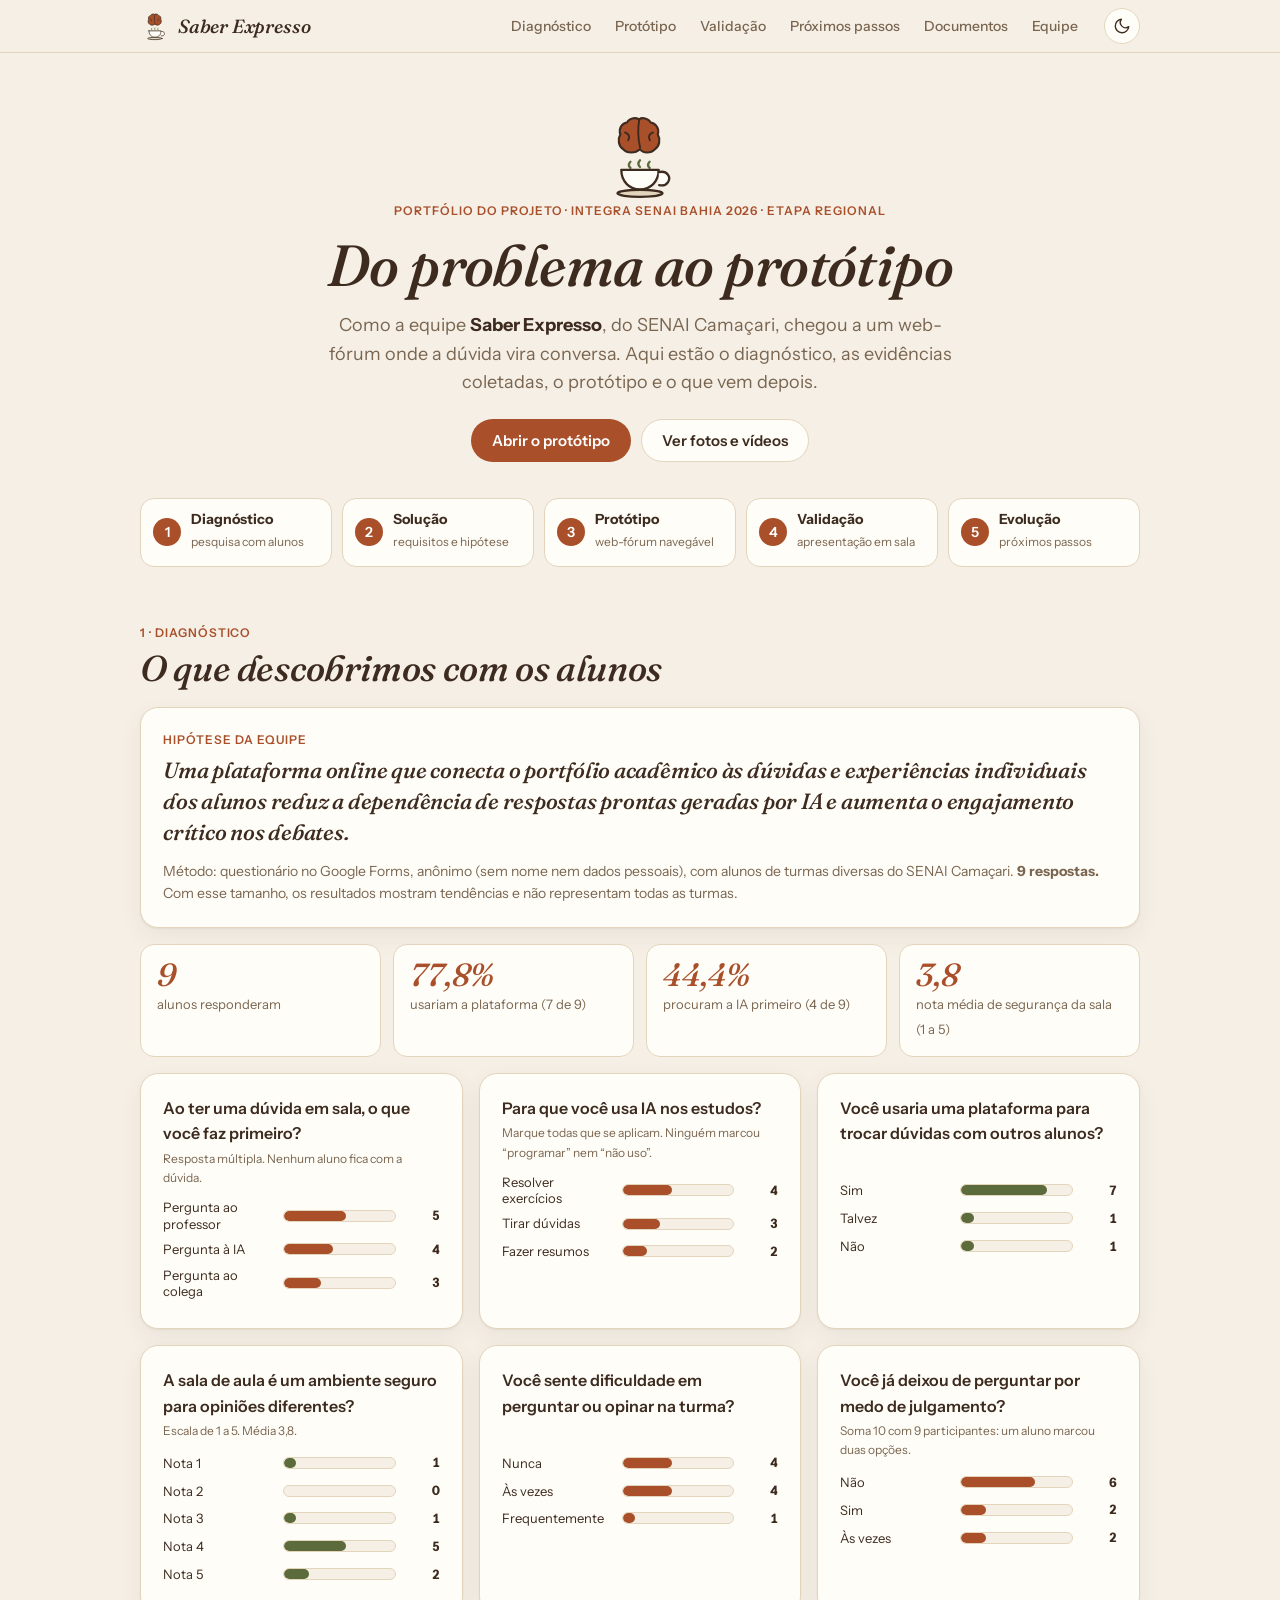
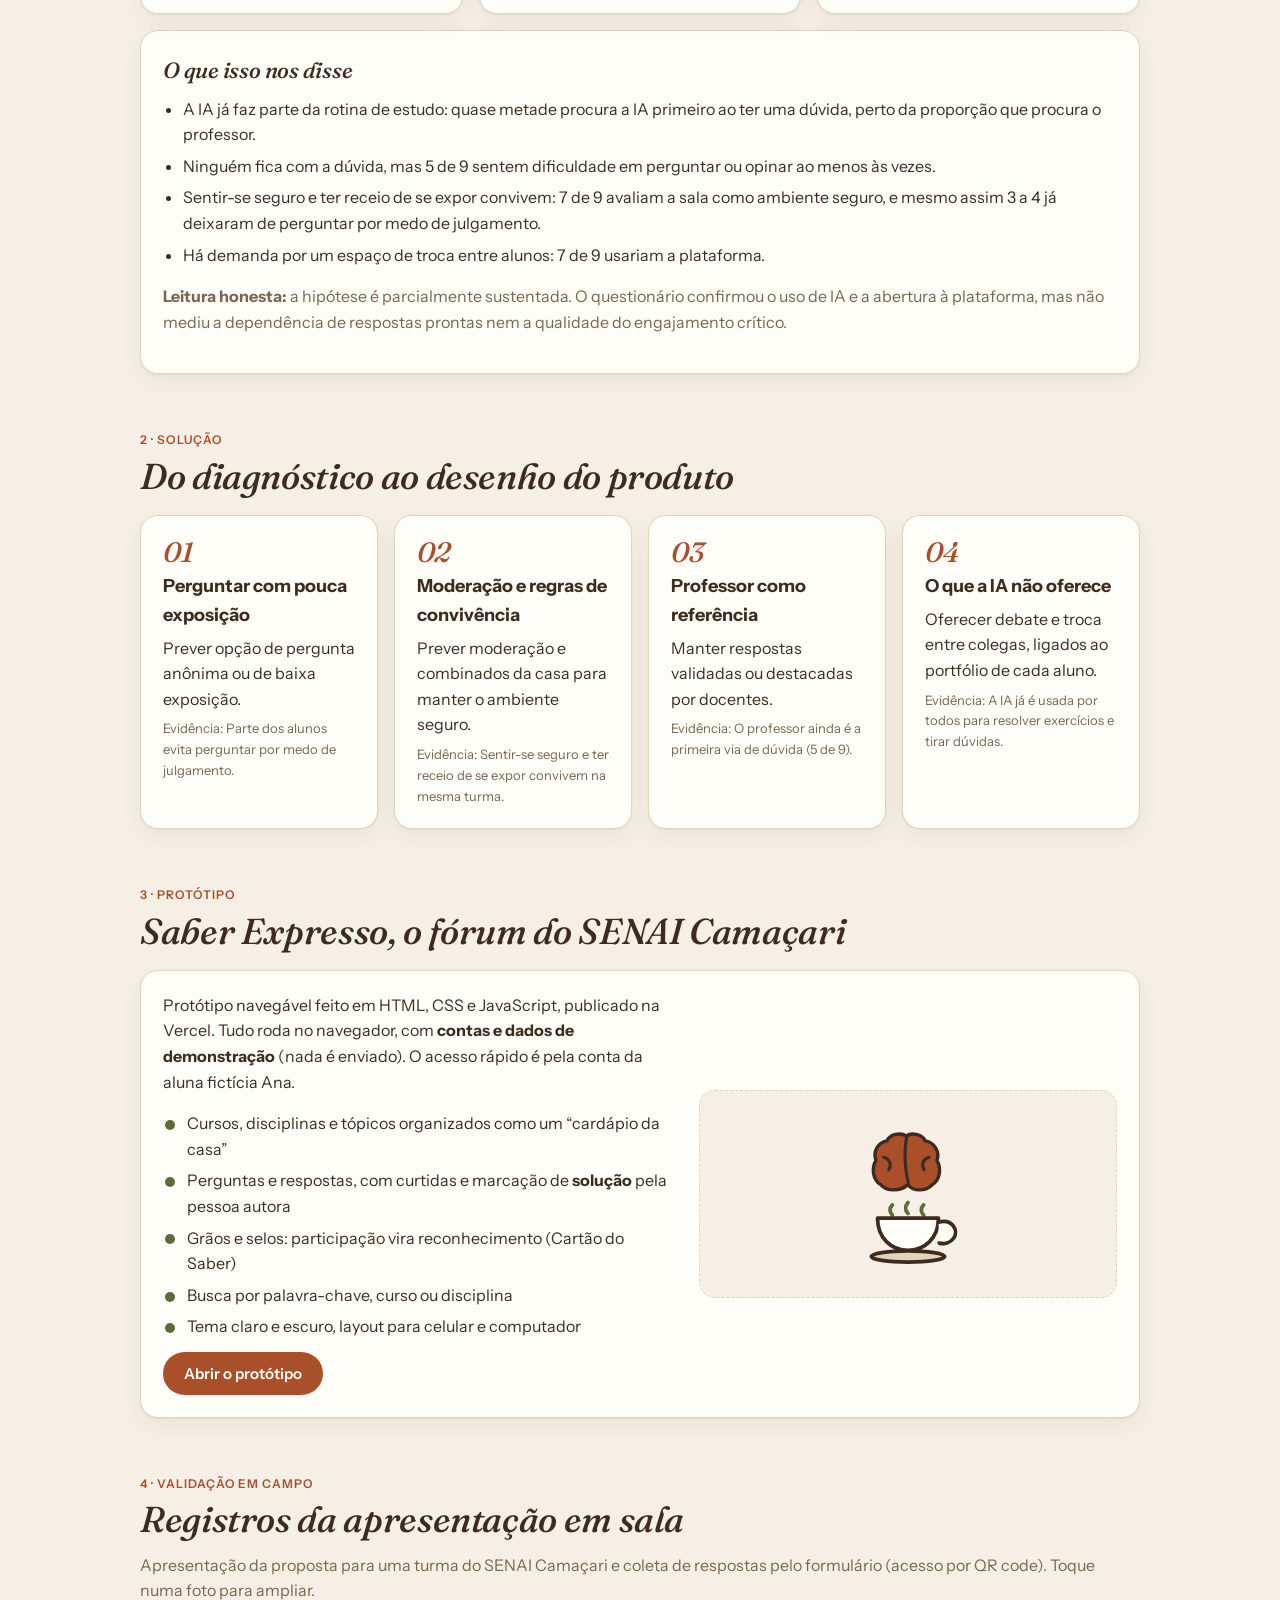
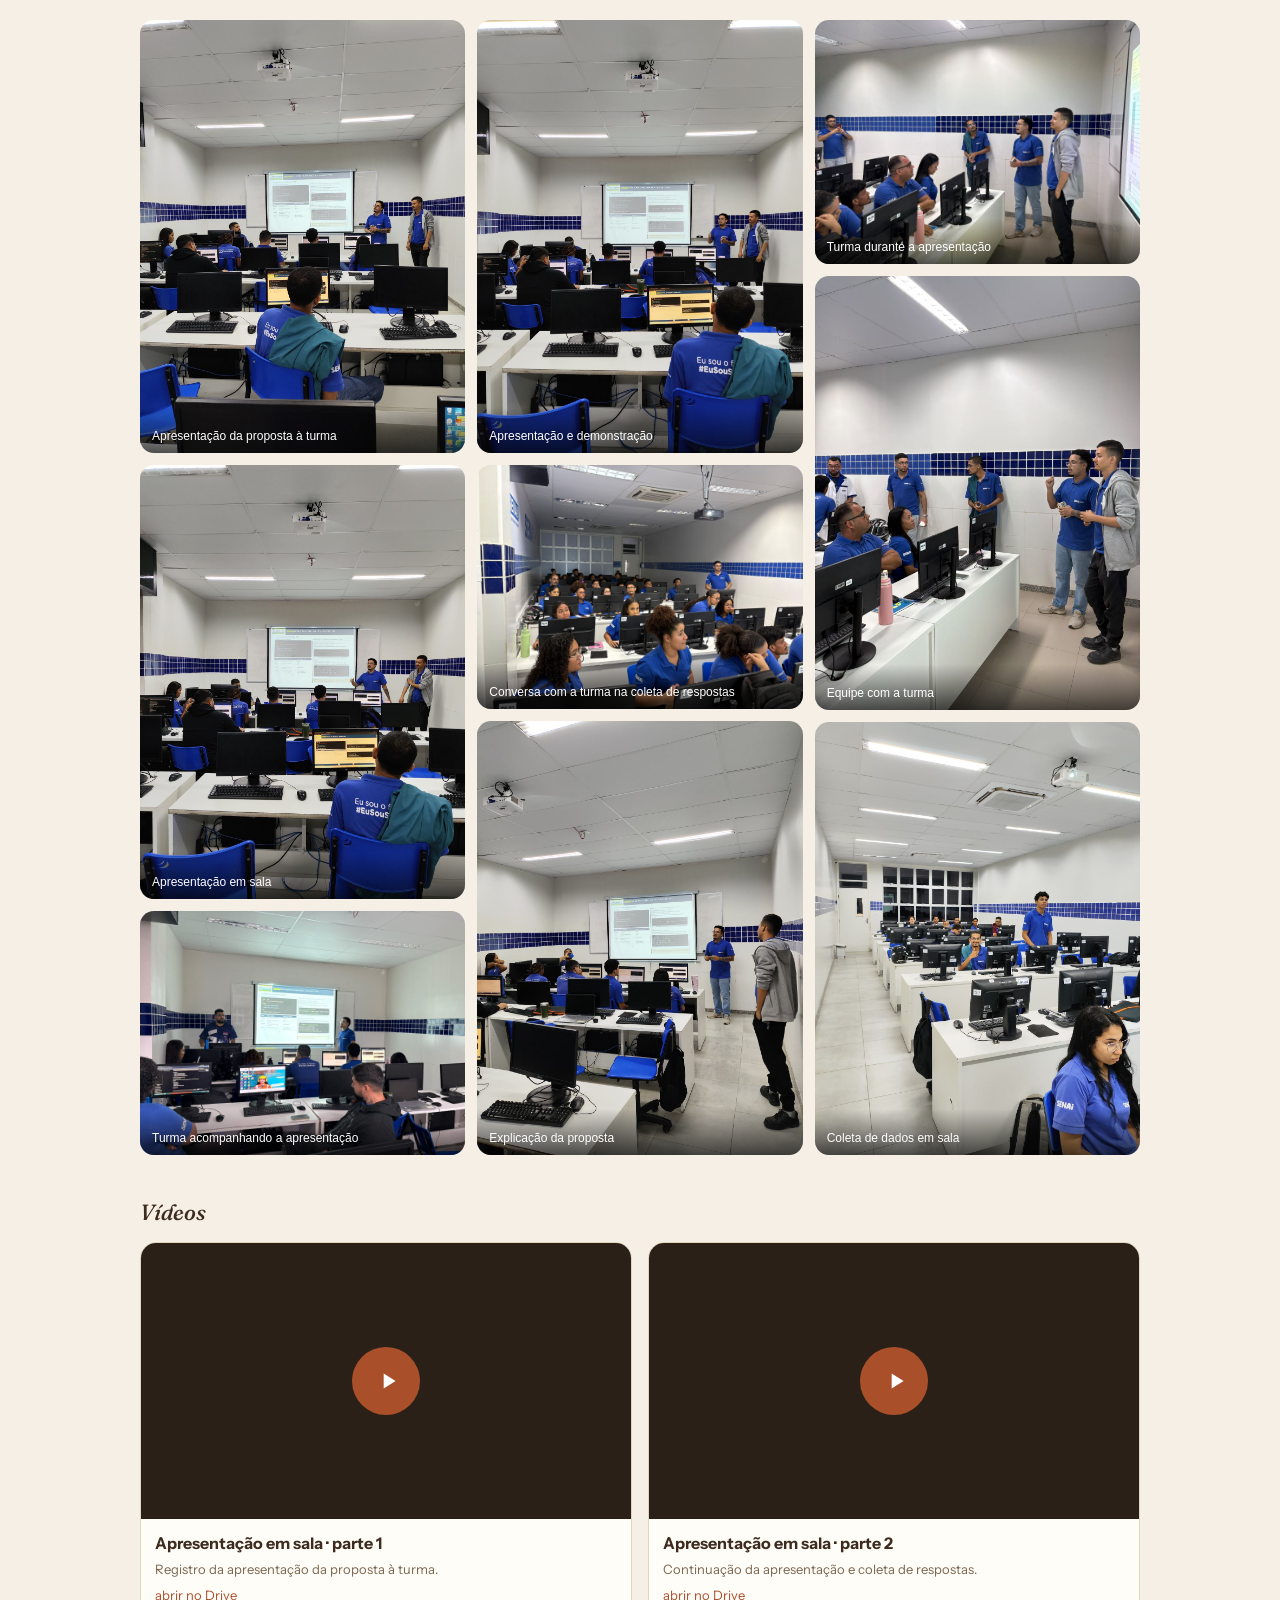
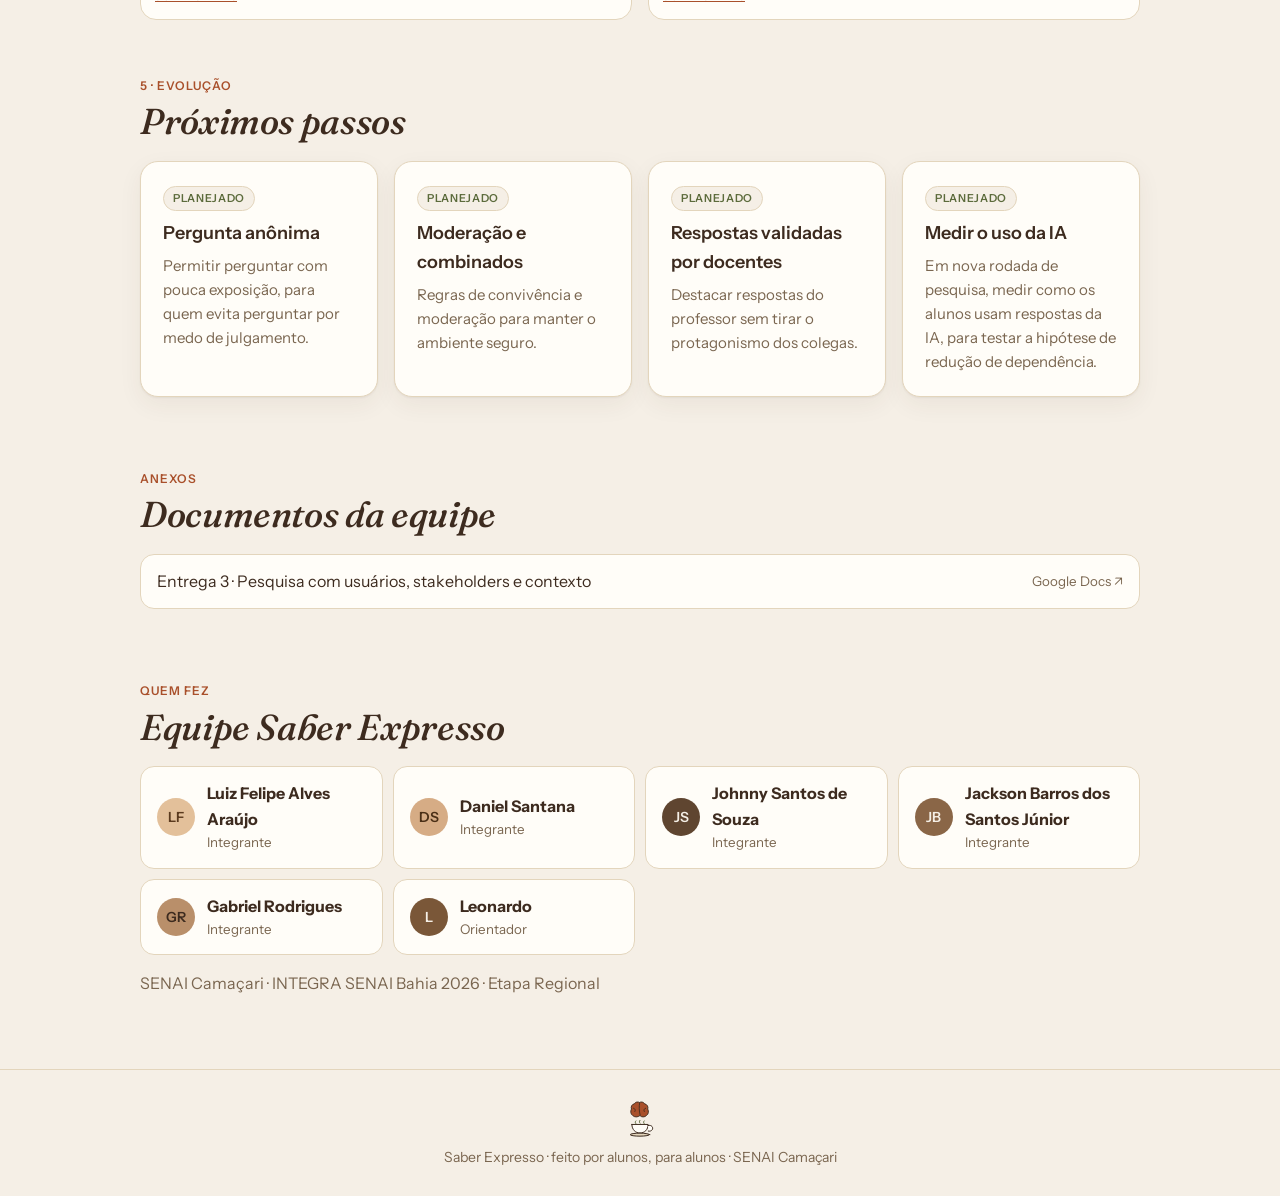
==== portfolio.html @ 1b6e93b1 "uploud da pasta" ====
<!DOCTYPE html>
<html lang="pt-BR">
<head>
<meta charset="utf-8">
<meta name="viewport" content="width=device-width,initial-scale=1">
<meta name="robots" content="noindex,nofollow">
<title>Saber Expresso · Portfólio do projeto · INTEGRA SENAI Bahia 2026</title>
<meta name="description" content="Portfólio do projeto Saber Expresso: do diagnóstico ao protótipo, com evidências, fotos e vídeos. SENAI Camaçari, INTEGRA SENAI Bahia 2026.">
<link rel="preconnect" href="https://fonts.googleapis.com">
<link rel="preconnect" href="https://fonts.gstatic.com" crossorigin>
<link href="https://fonts.googleapis.com/css2?family=Fraunces:ital,opsz,wght@1,9..144,500;1,9..144,600&family=Instrument+Sans:wght@400;500;600&display=swap" rel="stylesheet">
<link rel="stylesheet" href="assets/css/portfolio.css">
<script>try{if(localStorage.getItem('se-theme')==='dark')document.documentElement.classList.add('dark');}catch(_){}</script>
</head>
<body>
<a class="skip" href="#conteudo">Ir para o conteúdo</a>

<header class="top" id="top">
  <div class="top-in">
    <a class="brand" href="#inicio" aria-label="Saber Expresso, início"><span id="brand-logo"></span><b class="serif">Saber Expresso</b></a>
    <nav class="links" aria-label="Seções">
      <a href="#diagnostico">Diagnóstico</a>
      <a href="#prototipo">Protótipo</a>
      <a href="#validacao">Validação</a>
      <a href="#proximos">Próximos passos</a>
      <a href="#documentos">Documentos</a>
      <a href="#equipe">Equipe</a>
    </nav>
    <button class="icon-btn" id="theme" aria-label="Alternar tema claro e escuro" type="button">
      <svg viewBox="0 0 24 24" width="18" height="18" fill="none" stroke="currentColor" stroke-width="1.8" stroke-linecap="round" stroke-linejoin="round" aria-hidden="true"><path d="M21 12.8A9 9 0 1 1 11.2 3a7 7 0 0 0 9.8 9.8z"/></svg>
    </button>
  </div>
</header>

<main id="conteudo">

<section class="hero" id="inicio">
  <div class="wrap hero-in">
    <div id="hero-logo"></div>
    <p class="eyebrow">Portfólio do projeto · INTEGRA SENAI Bahia 2026 · Etapa Regional</p>
    <h1 class="serif">Do problema ao protótipo</h1>
    <p class="lead">Como a equipe <b>Saber Expresso</b>, do SENAI Camaçari, chegou a um web-fórum onde a dúvida vira conversa. Aqui estão o diagnóstico, as evidências coletadas, o protótipo e o que vem depois.</p>
    <div class="cta">
      <a class="btn btn-primary" href="./">Abrir o protótipo</a>
      <a class="btn btn-ghost" href="#validacao">Ver fotos e vídeos</a>
    </div>
  </div>
</section>

<section class="wrap" id="trilha" aria-label="Trilha do projeto">
  <ol class="trail">
    <li><span>1</span><div><b>Diagnóstico</b><small>pesquisa com alunos</small></div></li>
    <li><span>2</span><div><b>Solução</b><small>requisitos e hipótese</small></div></li>
    <li><span>3</span><div><b>Protótipo</b><small>web-fórum navegável</small></div></li>
    <li><span>4</span><div><b>Validação</b><small>apresentação em sala</small></div></li>
    <li><span>5</span><div><b>Evolução</b><small>próximos passos</small></div></li>
  </ol>
</section>

<section class="wrap sec" id="diagnostico">
  <div class="sec-head"><p class="eyebrow">1 · Diagnóstico</p><h2 class="serif">O que descobrimos com os alunos</h2></div>
  <div class="card hyp">
    <p class="eyebrow">Hipótese da equipe</p>
    <p class="serif q">Uma plataforma online que conecta o portfólio acadêmico às dúvidas e experiências individuais dos alunos reduz a dependência de respostas prontas geradas por IA e aumenta o engajamento crítico nos debates.</p>
    <p class="muted">Método: questionário no Google Forms, anônimo (sem nome nem dados pessoais), com alunos de turmas diversas do SENAI Camaçari. <b>9 respostas.</b> Com esse tamanho, os resultados mostram tendências e não representam todas as turmas.</p>
  </div>
  <div class="stats" id="stats"></div>
  <div class="grid2" id="charts"></div>
  <div class="card read">
    <h3 class="serif">O que isso nos disse</h3>
    <ul>
      <li>A IA já faz parte da rotina de estudo: quase metade procura a IA primeiro ao ter uma dúvida, perto da proporção que procura o professor.</li>
      <li>Ninguém fica com a dúvida, mas 5 de 9 sentem dificuldade em perguntar ou opinar ao menos às vezes.</li>
      <li>Sentir-se seguro e ter receio de se expor convivem: 7 de 9 avaliam a sala como ambiente seguro, e mesmo assim 3 a 4 já deixaram de perguntar por medo de julgamento.</li>
      <li>Há demanda por um espaço de troca entre alunos: 7 de 9 usariam a plataforma.</li>
    </ul>
    <p class="muted"><b>Leitura honesta:</b> a hipótese é parcialmente sustentada. O questionário confirmou o uso de IA e a abertura à plataforma, mas não mediu a dependência de respostas prontas nem a qualidade do engajamento crítico.</p>
  </div>
</section>

<section class="wrap sec" id="solucao">
  <div class="sec-head"><p class="eyebrow">2 · Solução</p><h2 class="serif">Do diagnóstico ao desenho do produto</h2></div>
  <div class="grid3" id="impl"></div>
</section>

<section class="wrap sec" id="prototipo">
  <div class="sec-head"><p class="eyebrow">3 · Protótipo</p><h2 class="serif">Saber Expresso, o fórum do SENAI Camaçari</h2></div>
  <div class="card proto">
    <div class="proto-txt">
      <p>Protótipo navegável feito em HTML, CSS e JavaScript, publicado na Vercel. Tudo roda no navegador, com <b>contas e dados de demonstração</b> (nada é enviado). O acesso rápido é pela conta da aluna fictícia Ana.</p>
      <ul class="ticks">
        <li>Cursos, disciplinas e tópicos organizados como um “cardápio da casa”</li>
        <li>Perguntas e respostas, com curtidas e marcação de <b>solução</b> pela pessoa autora</li>
        <li>Grãos e selos: participação vira reconhecimento (Cartão do Saber)</li>
        <li>Busca por palavra-chave, curso ou disciplina</li>
        <li>Tema claro e escuro, layout para celular e computador</li>
      </ul>
      <div class="cta"><a class="btn btn-primary" href="./">Abrir o protótipo</a></div>
    </div>
    <div class="proto-fig" id="proto-fig"></div>
  </div>
</section>

<section class="wrap sec" id="validacao">
  <div class="sec-head"><p class="eyebrow">4 · Validação em campo</p><h2 class="serif">Registros da apresentação em sala</h2></div>
  <p class="muted lead2">Apresentação da proposta para uma turma do SENAI Camaçari e coleta de respostas pelo formulário (acesso por QR code). Toque numa foto para ampliar.</p>
  <div class="gallery" id="gallery"></div>
  <h3 class="serif sub">Vídeos</h3>
  <div class="videos" id="videos"></div>
</section>

<section class="wrap sec" id="proximos">
  <div class="sec-head"><p class="eyebrow">5 · Evolução</p><h2 class="serif">Próximos passos</h2></div>
  <div class="grid3" id="next"></div>
  <div id="melhorias"></div>
</section>

<section class="wrap sec" id="documentos">
  <div class="sec-head"><p class="eyebrow">Anexos</p><h2 class="serif">Documentos da equipe</h2></div>
  <ul class="docs" id="docs"></ul>
</section>

<section class="wrap sec" id="equipe">
  <div class="sec-head"><p class="eyebrow">Quem fez</p><h2 class="serif">Equipe Saber Expresso</h2></div>
  <ul class="team" id="team"></ul>
  <p class="muted">SENAI Camaçari · INTEGRA SENAI Bahia 2026 · Etapa Regional</p>
</section>

</main>

<footer class="foot">
  <div class="wrap"><span id="foot-logo"></span><p>Saber Expresso · feito por alunos, para alunos · SENAI Camaçari</p></div>
</footer>

<div class="lb" id="lb" hidden role="dialog" aria-modal="true" aria-label="Foto ampliada">
  <button class="lb-x" id="lb-x" type="button" aria-label="Fechar">×</button>
  <button class="lb-n lb-prev" id="lb-prev" type="button" aria-label="Foto anterior">‹</button>
  <figure><img id="lb-img" alt=""><figcaption id="lb-cap"></figcaption></figure>
  <button class="lb-n lb-next" id="lb-next" type="button" aria-label="Próxima foto">›</button>
</div>

<script src="assets/javascript/portfolio.js"></script>
</body>
</html>
---- assets/css/portfolio.css ----
:root{--bg:#F5EFE6;--surface:#FFFDF8;--ink:#3D2B1F;--muted:#7A6650;--accent:#A9502B;--olive:#5C6B3C;--line:#E3D5BC;--shadow:0 1px 2px rgba(61,43,31,.06),0 8px 24px rgba(61,43,31,.06)}
html.dark{--bg:#1E1612;--surface:#2A1F19;--ink:#F1E6D6;--muted:#B9A68D;--accent:#E08A5E;--olive:#A5B87A;--line:#44352B;--shadow:0 1px 2px rgba(0,0,0,.3),0 8px 24px rgba(0,0,0,.3)}
*{box-sizing:border-box}
html{scroll-behavior:smooth;scroll-padding-top:72px}
body{margin:0;background:var(--bg);color:var(--ink);font:400 16px/1.6 'Instrument Sans',system-ui,sans-serif;-webkit-font-smoothing:antialiased}
img{max-width:100%;display:block}
a{color:var(--accent)}
.serif{font-family:'Fraunces',Georgia,serif;font-style:italic;font-weight:500;letter-spacing:-.01em}
.wrap{max-width:1040px;margin:0 auto;padding:0 20px}
.skip{position:absolute;left:-999px;top:8px;background:var(--surface);padding:8px 12px;border-radius:8px;z-index:99}
.skip:focus{left:8px}
.muted{color:var(--muted)}
.eyebrow{margin:0 0 6px;font-size:12px;font-weight:600;letter-spacing:.08em;text-transform:uppercase;color:var(--accent)}
:focus-visible{outline:2px solid var(--accent);outline-offset:2px}

/* topo */
.top{position:sticky;top:0;z-index:20;background:color-mix(in srgb,var(--bg) 88%,transparent);backdrop-filter:blur(10px);border-bottom:1px solid var(--line)}
.top-in{max-width:1040px;margin:0 auto;padding:8px 20px;display:flex;align-items:center;gap:16px}
.brand{display:flex;align-items:center;gap:8px;text-decoration:none;color:var(--ink);font-size:19px}
.links{display:flex;gap:4px;margin-left:auto;overflow-x:auto;scrollbar-width:none}
.links a{white-space:nowrap;text-decoration:none;color:var(--muted);font-size:14px;font-weight:500;padding:6px 10px;border-radius:999px}
.links a:hover{background:var(--surface);color:var(--ink)}
.icon-btn{border:1px solid var(--line);background:var(--surface);color:var(--ink);width:36px;height:36px;border-radius:50%;display:grid;place-items:center;cursor:pointer;flex:none}
@media(max-width:760px){.brand b{display:none}.links{margin-left:0}}

/* logo (mesmas classes do protótipo) */
.logo{display:block}
.lg-brain{fill:var(--accent);stroke:var(--ink);stroke-width:2.2;stroke-linejoin:round}
.lg-line{fill:none;stroke:var(--ink);stroke-width:2;stroke-linecap:round}
.lg-wisp{fill:none;stroke:var(--olive);stroke-width:2.4;stroke-linecap:round}
.lg-cup{fill:var(--surface);stroke:var(--ink);stroke-width:2.4;stroke-linejoin:round;stroke-linecap:round}
.lg-plate{fill:var(--line)}

/* hero */
.hero{padding:56px 0 36px;text-align:center}
.hero-in{display:flex;flex-direction:column;align-items:center}
.hero h1{font-size:clamp(34px,7vw,58px);line-height:1.08;margin:8px 0 14px}
.lead{max-width:640px;font-size:18px;color:var(--muted);margin:0 0 22px}
.lead b{color:var(--ink)}
.cta{display:flex;gap:10px;flex-wrap:wrap;justify-content:center}
.btn{display:inline-flex;align-items:center;gap:8px;border-radius:999px;padding:11px 20px;font:600 15px 'Instrument Sans',sans-serif;text-decoration:none;cursor:pointer;border:1px solid transparent}
.btn-primary{background:var(--accent);color:#fff}
.btn-primary:hover{filter:brightness(1.07)}
.btn-ghost{background:var(--surface);color:var(--ink);border-color:var(--line)}
.btn-sm{padding:7px 14px;font-size:13px}

/* trilha */
.trail{list-style:none;margin:0;padding:0;display:grid;grid-template-columns:repeat(5,1fr);gap:10px}
.trail li{display:flex;gap:10px;align-items:center;background:var(--surface);border:1px solid var(--line);border-radius:14px;padding:12px}
.trail span{flex:none;width:28px;height:28px;border-radius:50%;background:var(--accent);color:#fff;display:grid;place-items:center;font-weight:600;font-size:14px}
.trail b{display:block;font-size:14px;line-height:1.2}
.trail small{color:var(--muted);font-size:12px}
@media(max-width:820px){.trail{grid-template-columns:1fr 1fr}}

/* seções */
.sec{padding-top:56px}
.sec-head h2{font-size:clamp(26px,4.5vw,36px);line-height:1.15;margin:0 0 18px}
.sub{font-size:22px;margin:28px 0 12px}
.lead2{margin:-6px 0 16px}
.card{background:var(--surface);border:1px solid var(--line);border-radius:18px;padding:22px;box-shadow:var(--shadow)}
.grid2{display:grid;grid-template-columns:repeat(auto-fit,minmax(300px,1fr));gap:16px;margin-top:16px}
.grid3{display:grid;grid-template-columns:repeat(auto-fit,minmax(220px,1fr));gap:16px}
.hyp .q{font-size:clamp(18px,3vw,22px);line-height:1.4;margin:0 0 12px}
.hyp .muted{margin:0;font-size:14px}

.stats{display:grid;grid-template-columns:repeat(auto-fit,minmax(150px,1fr));gap:12px;margin-top:16px}
.stat{background:var(--surface);border:1px solid var(--line);border-radius:14px;padding:14px 16px}
.stat b{display:block;font:italic 500 32px/1 'Fraunces',serif;color:var(--accent)}
.stat span{font-size:13px;color:var(--muted)}

.chart h3{margin:0 0 2px;font-size:16px;font-family:'Instrument Sans',sans-serif;font-style:normal;font-weight:600}
.chart .note{margin:0 0 12px;font-size:12px;color:var(--muted)}
.bar-row{display:grid;grid-template-columns:minmax(110px,38%) 1fr 34px;gap:10px;align-items:center;margin:7px 0;font-size:13px}
.bar-row .lb-t{line-height:1.25}
.track{height:12px;background:var(--bg);border-radius:999px;overflow:hidden;border:1px solid var(--line)}
.fill{display:block;height:100%;background:var(--accent);border-radius:999px;width:0;transition:width .9s cubic-bezier(.2,.7,.2,1)}
.fill.olive{background:var(--olive)}
.bar-row b{text-align:right;font-variant-numeric:tabular-nums}
@media(prefers-reduced-motion:reduce){.fill{transition:none}}

.read{margin-top:16px}
.read h3{margin:0 0 8px;font-size:22px}
.read ul,.ticks{padding-left:20px;margin:0 0 12px}
.read li,.ticks li{margin:6px 0}
.ticks{list-style:none;padding:0}
.ticks li{padding-left:24px;position:relative}
.ticks li:before{content:"";position:absolute;left:2px;top:.55em;width:10px;height:10px;border-radius:50%;background:var(--olive)}

.imp{display:flex;flex-direction:column;gap:6px}
.imp .n{font:italic 500 28px/1 'Fraunces',serif;color:var(--accent)}
.imp p{margin:0}
.imp .why{font-size:13px;color:var(--muted)}

.proto{display:grid;grid-template-columns:1.1fr .9fr;gap:24px;align-items:center}
.proto-txt p{margin-top:0}
.proto-txt .cta{justify-content:flex-start}
.proto-fig{display:flex;justify-content:center;background:var(--bg);border:1px dashed var(--line);border-radius:16px;padding:28px}
@media(max-width:760px){.proto{grid-template-columns:1fr}}

/* galeria */
.gallery{columns:3 240px;column-gap:12px}
.gallery button{display:block;width:100%;margin:0 0 12px;padding:0;border:0;background:none;cursor:zoom-in;border-radius:14px;overflow:hidden;break-inside:avoid;position:relative}
.gallery img{width:100%;height:auto;transition:transform .35s}
.gallery button:hover img{transform:scale(1.03)}
.gallery .cap{position:absolute;left:0;right:0;bottom:0;padding:22px 12px 10px;text-align:left;font-size:12px;color:#fff;background:linear-gradient(transparent,rgba(0,0,0,.65))}

.videos{display:grid;grid-template-columns:repeat(auto-fit,minmax(300px,1fr));gap:16px}
.vid{background:var(--surface);border:1px solid var(--line);border-radius:16px;overflow:hidden}
.vid .frame{aspect-ratio:16/9;background:#2b2018;display:grid;place-items:center;position:relative}
.vid iframe{position:absolute;inset:0;width:100%;height:100%;border:0}
.play{border:0;cursor:pointer;width:68px;height:68px;border-radius:50%;background:var(--accent);color:#fff;display:grid;place-items:center}
.play svg{margin-left:3px}
.vid .meta{padding:12px 14px}
.vid .meta b{display:block}
.vid .meta span,.vid .meta a{font-size:13px}
.vid .meta span{color:var(--muted)}

/* próximos / docs / equipe */
.next h3{margin:0 0 6px;font-size:18px;font-family:'Instrument Sans',sans-serif;font-style:normal;font-weight:600}
.next p{margin:0;color:var(--muted);font-size:15px}
.tag{display:inline-block;font-size:11px;font-weight:600;letter-spacing:.06em;text-transform:uppercase;padding:3px 9px;border-radius:999px;background:var(--bg);border:1px solid var(--line);color:var(--olive);margin-bottom:8px}
#melhorias{margin-top:16px}
.docs,.team{list-style:none;margin:0 0 16px;padding:0;display:grid;gap:10px}
.docs li a{display:flex;justify-content:space-between;gap:12px;align-items:center;text-decoration:none;color:var(--ink);background:var(--surface);border:1px solid var(--line);border-radius:14px;padding:14px 16px}
.docs li a:hover{border-color:var(--accent)}
.docs small{color:var(--muted)}
.team{grid-template-columns:repeat(auto-fit,minmax(220px,1fr))}
.team li{background:var(--surface);border:1px solid var(--line);border-radius:14px;padding:14px 16px;display:flex;gap:12px;align-items:center}
.av{flex:none;width:38px;height:38px;border-radius:50%;display:grid;place-items:center;font-weight:600;font-size:14px}
.team small{display:block;color:var(--muted)}

.foot{margin-top:72px;border-top:1px solid var(--line);padding:28px 0;text-align:center;color:var(--muted);font-size:14px}
.foot .wrap{display:flex;flex-direction:column;align-items:center;gap:8px}
.foot p{margin:0}

/* lightbox */
.lb{position:fixed;inset:0;z-index:50;background:rgba(15,10,7,.92);display:flex;align-items:center;justify-content:center;padding:20px}
.lb[hidden]{display:none}
.lb figure{margin:0;max-width:min(92vw,900px);max-height:92vh;display:flex;flex-direction:column;gap:10px;align-items:center}
.lb img{max-height:82vh;width:auto;border-radius:10px}
.lb figcaption{color:#eee;font-size:14px;text-align:center}
.lb button{position:absolute;border:0;background:rgba(255,255,255,.14);color:#fff;border-radius:50%;width:44px;height:44px;font-size:26px;cursor:pointer}
.lb-x{top:14px;right:14px}
.lb-prev{left:12px;top:50%}
.lb-next{right:12px;top:50%}

@media print{.top,.lb,.cta{display:none}body{background:#fff}}
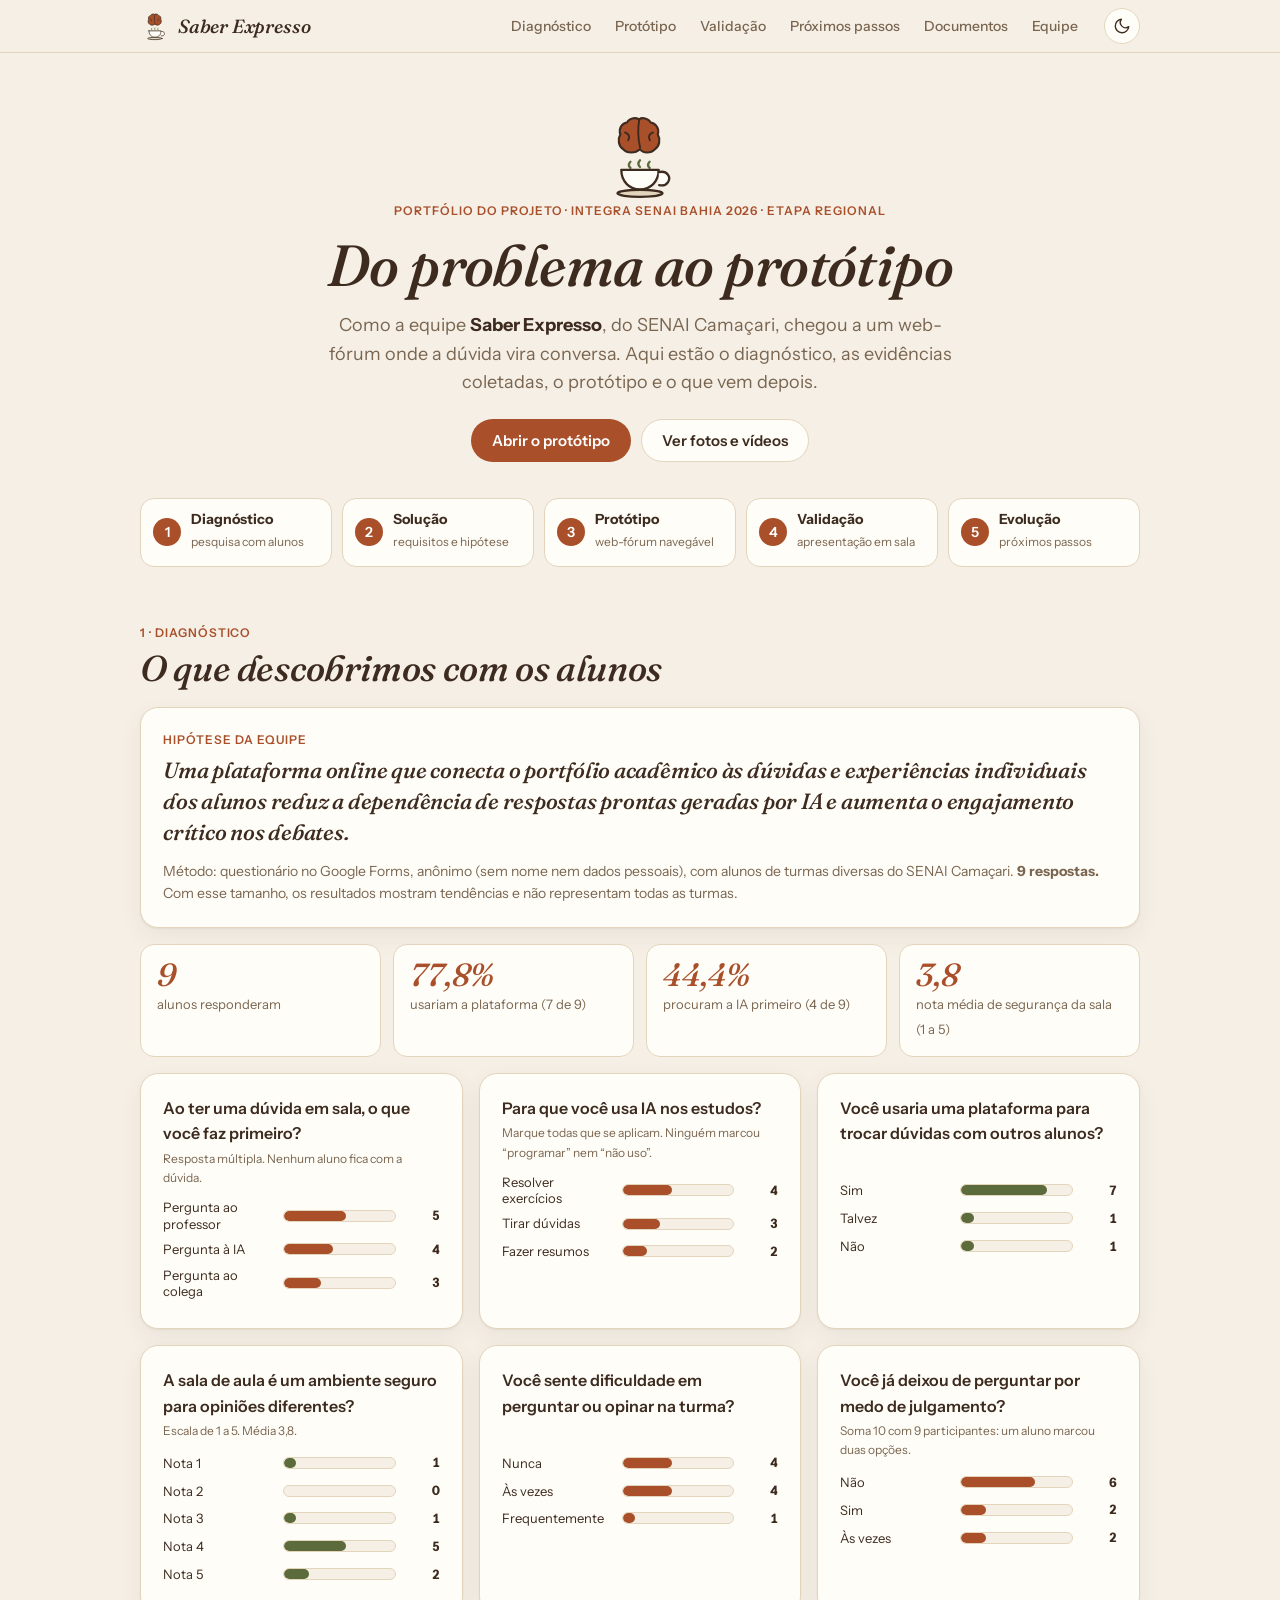
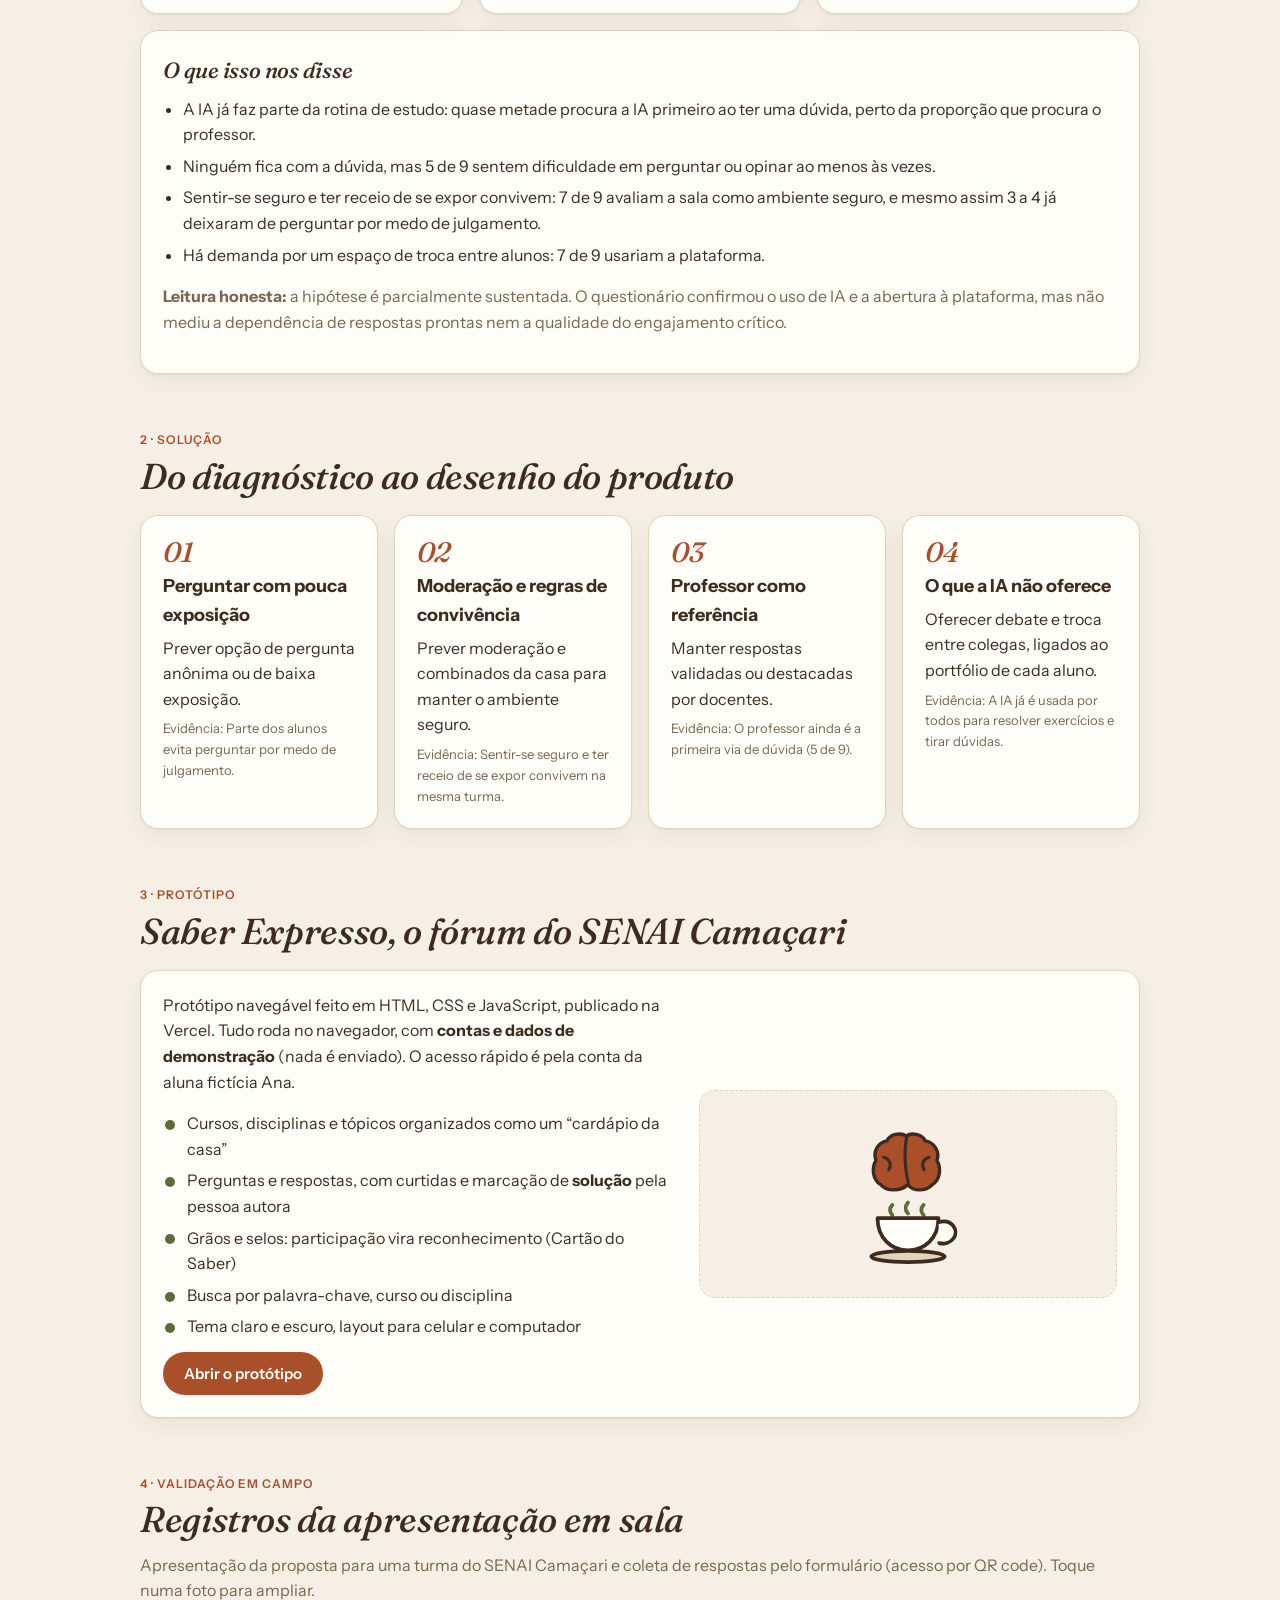
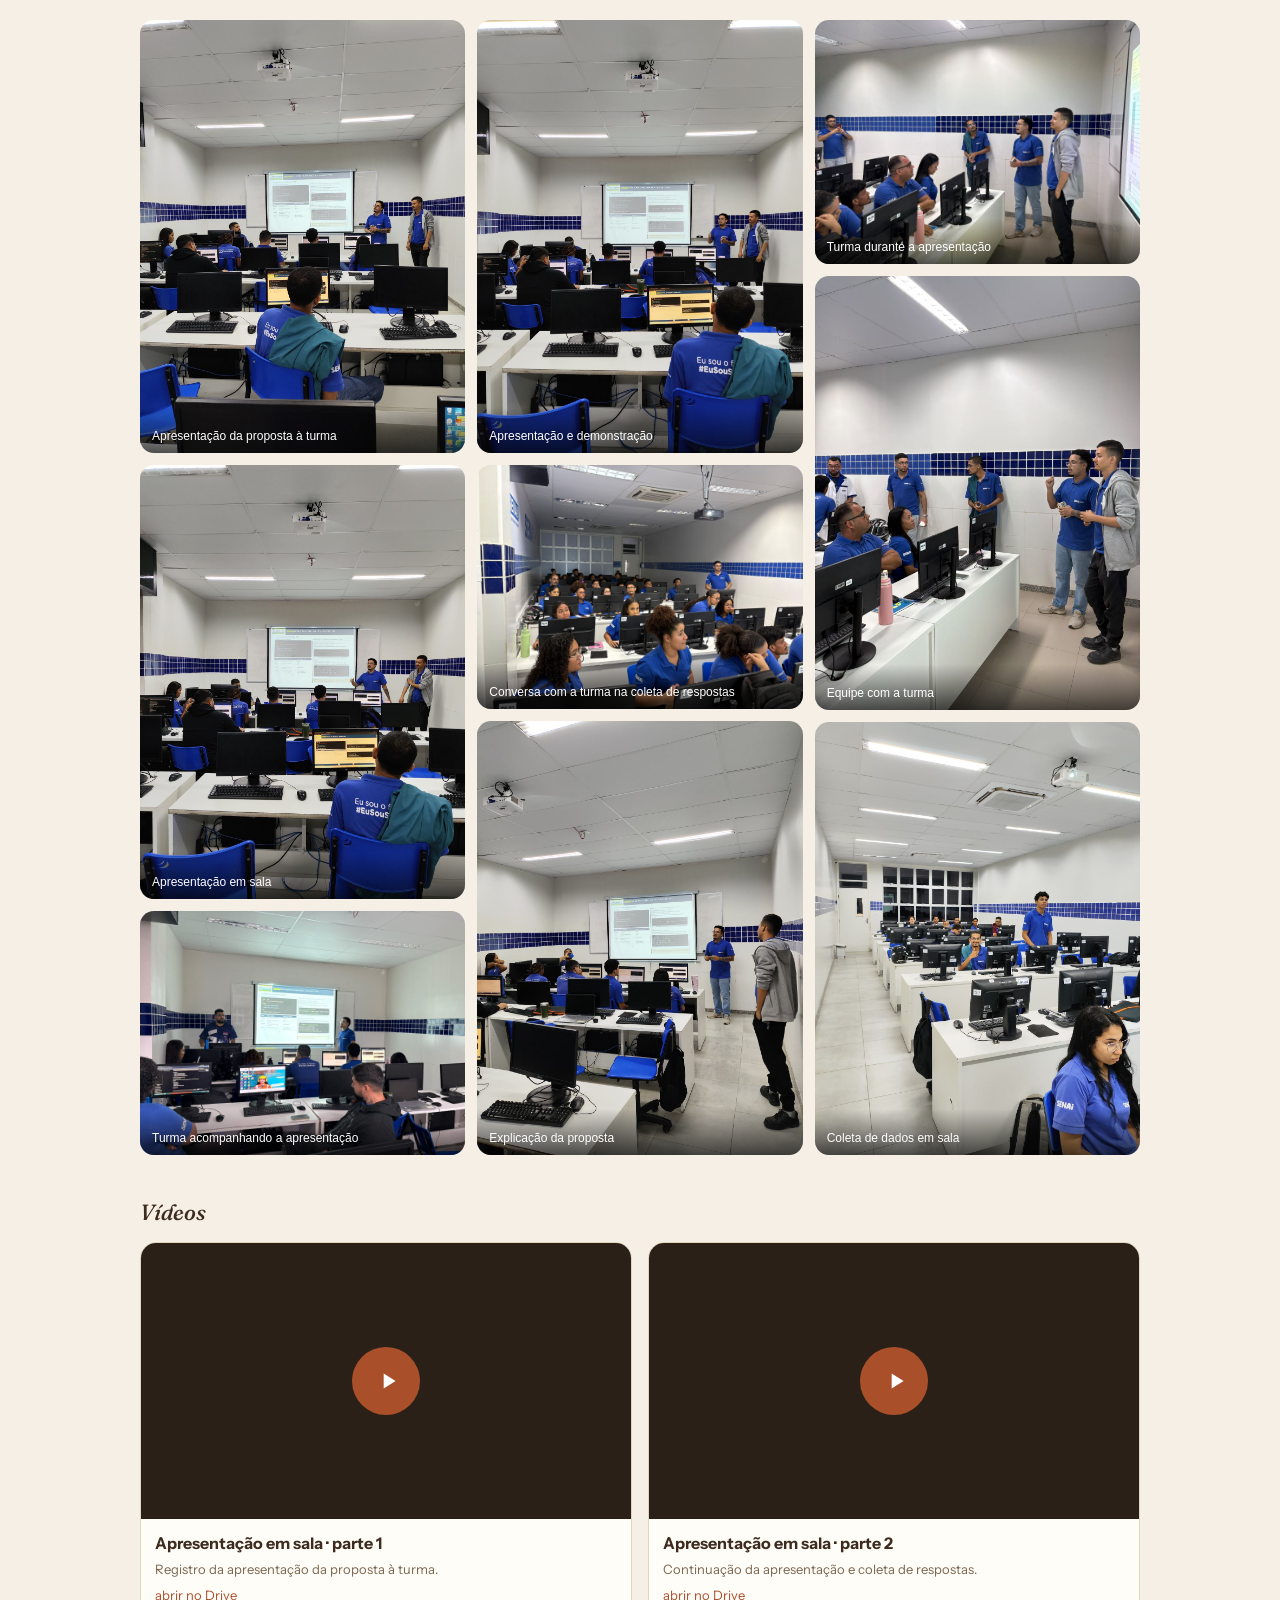
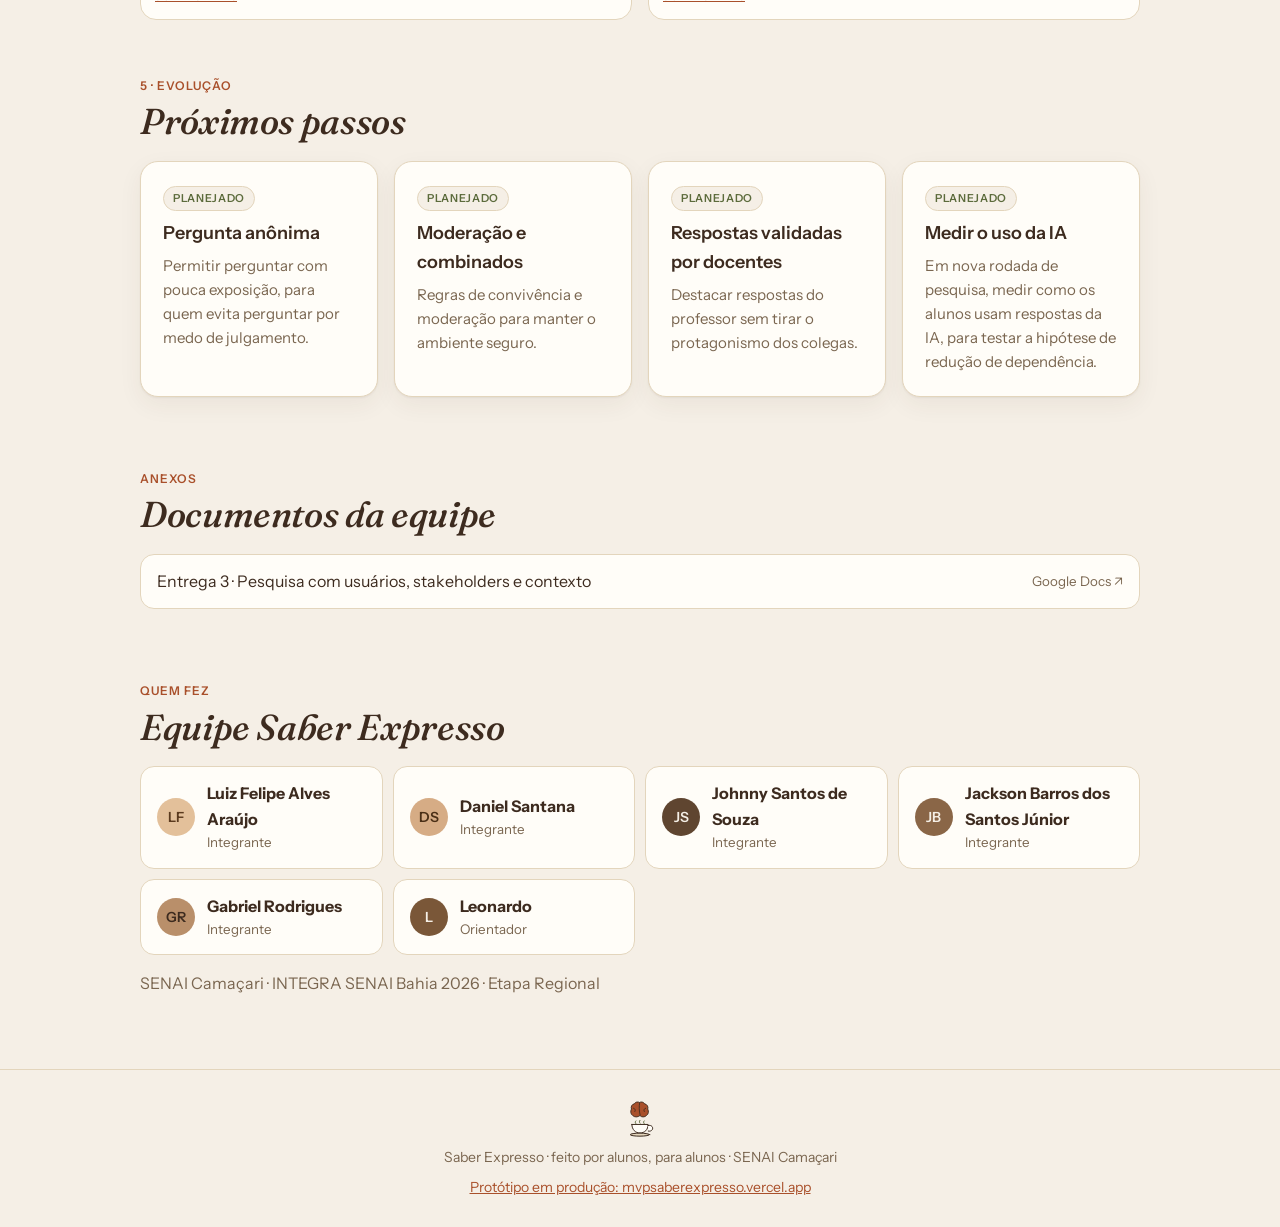
==== commit 1b457294: "link para o site" ====
--- a/portfolio.html
+++ b/portfolio.html
@@ -41,7 +41,7 @@
     <h1 class="serif">Do problema ao protótipo</h1>
     <p class="lead">Como a equipe <b>Saber Expresso</b>, do SENAI Camaçari, chegou a um web-fórum onde a dúvida vira conversa. Aqui estão o diagnóstico, as evidências coletadas, o protótipo e o que vem depois.</p>
     <div class="cta">
-      <a class="btn btn-primary" href="./">Abrir o protótipo</a>
+      <a class="btn btn-primary" href="https://mvpsaberexpresso.vercel.app/">Abrir o protótipo</a>
       <a class="btn btn-ghost" href="#validacao">Ver fotos e vídeos</a>
     </div>
   </div>
@@ -95,7 +95,7 @@
         <li>Busca por palavra-chave, curso ou disciplina</li>
         <li>Tema claro e escuro, layout para celular e computador</li>
       </ul>
-      <div class="cta"><a class="btn btn-primary" href="./">Abrir o protótipo</a></div>
+      <div class="cta"><a class="btn btn-primary" href="https://mvpsaberexpresso.vercel.app/">Abrir o protótipo</a></div>
     </div>
     <div class="proto-fig" id="proto-fig"></div>
   </div>
@@ -129,7 +129,8 @@
 </main>
 
 <footer class="foot">
-  <div class="wrap"><span id="foot-logo"></span><p>Saber Expresso · feito por alunos, para alunos · SENAI Camaçari</p></div>
+  <div class="wrap"><span id="foot-logo"></span><p>Saber Expresso · feito por alunos, para alunos · SENAI Camaçari</p>
+    <p><a href="https://mvpsaberexpresso.vercel.app/">Protótipo em produção: mvpsaberexpresso.vercel.app</a></p></div>
 </footer>
 
 <div class="lb" id="lb" hidden role="dialog" aria-modal="true" aria-label="Foto ampliada">
